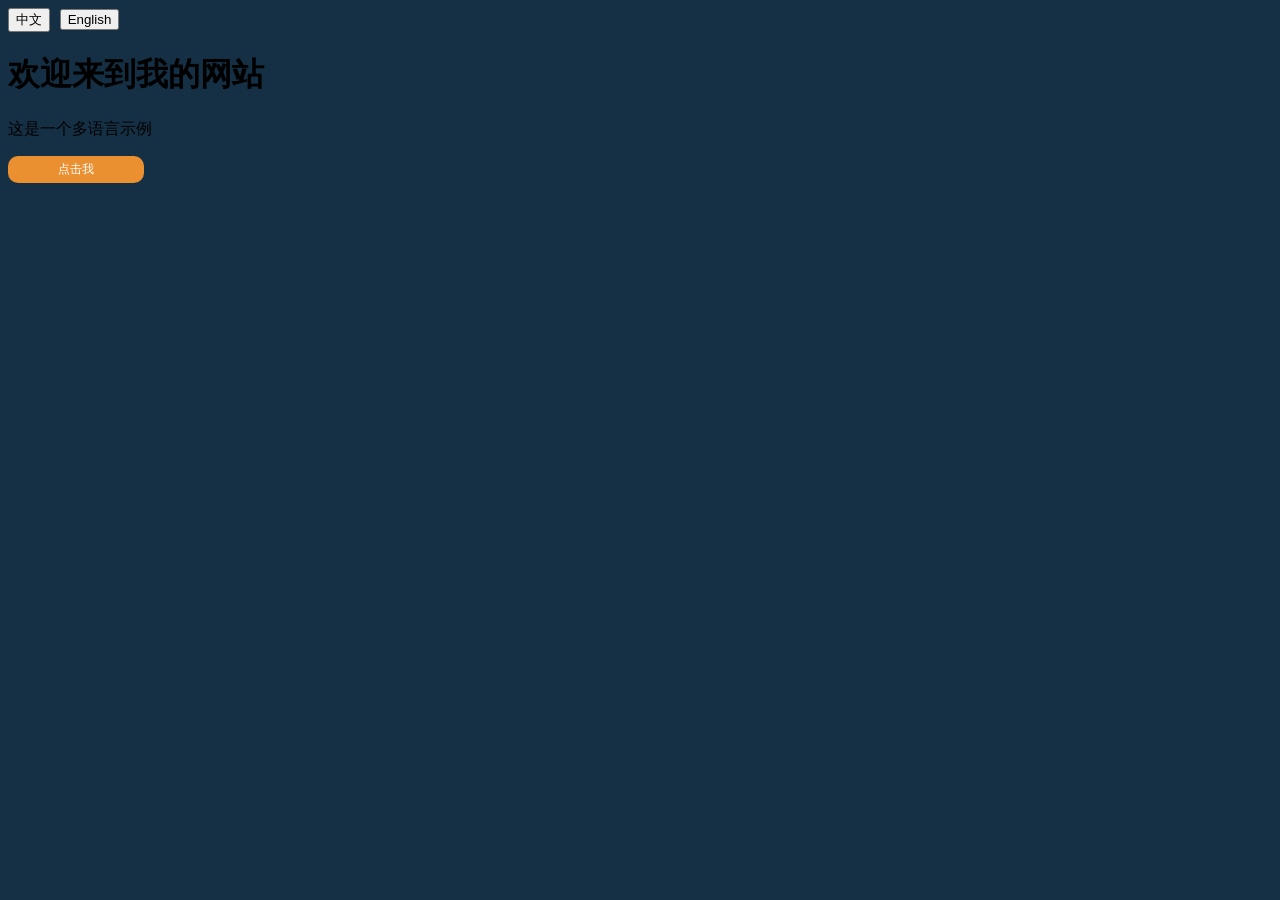
==== index.html @ 559eb987 "Add files via upload" ====
<!DOCTYPE html>
<html>
<head>
    <title>中英文切换示例</title>
    <link rel="stylesheet" href="style.css">
</head>
<body class="body">
    <div class="container">
        <div>
            <button onclick="switchLanguage('zh')">中文</button>
            <button onclick="switchLanguage('en')">English</button>
        </div>
        
        <h1 id="title">欢迎来到我的网站</h1>
        <p id="description">这是一个多语言示例</p>
        <button id="action-btn" class="button">点击我</button>
    </div>

    <script src="language_support.js"></script>
</body>
</html>
---- style.css ----
.body {
    font-family: 'Consolas', '微软雅黑', monospace;
    font-size: 16px;
    background-color: #153045;
}

.button {
    background-color: #eb9030;
    color: white;
    padding: 5px 50px;
    border: 0px solid #ffffff;
    border-radius: 10px;
    cursor: pointer;
    font-family: 'Consolas', '微软雅黑', monospace;
    font-size: 12px;
}

.button:hover {
    background-color: #eb90307F;
    color: #eb9030;
}

.button:active {
    color: #ffffff;
    background-color: #ffffff7f;
}


@keyframes press {
    0% {
        transform: scale(1);      /* 起始大小 */
    }
    1% {
        transform: scale(1.1);    /* 瞬间放大（几乎在动画开始就完成） */
    }
    100% {
        transform: scale(1);       /* 缓慢缩回原大小 */
    }
}
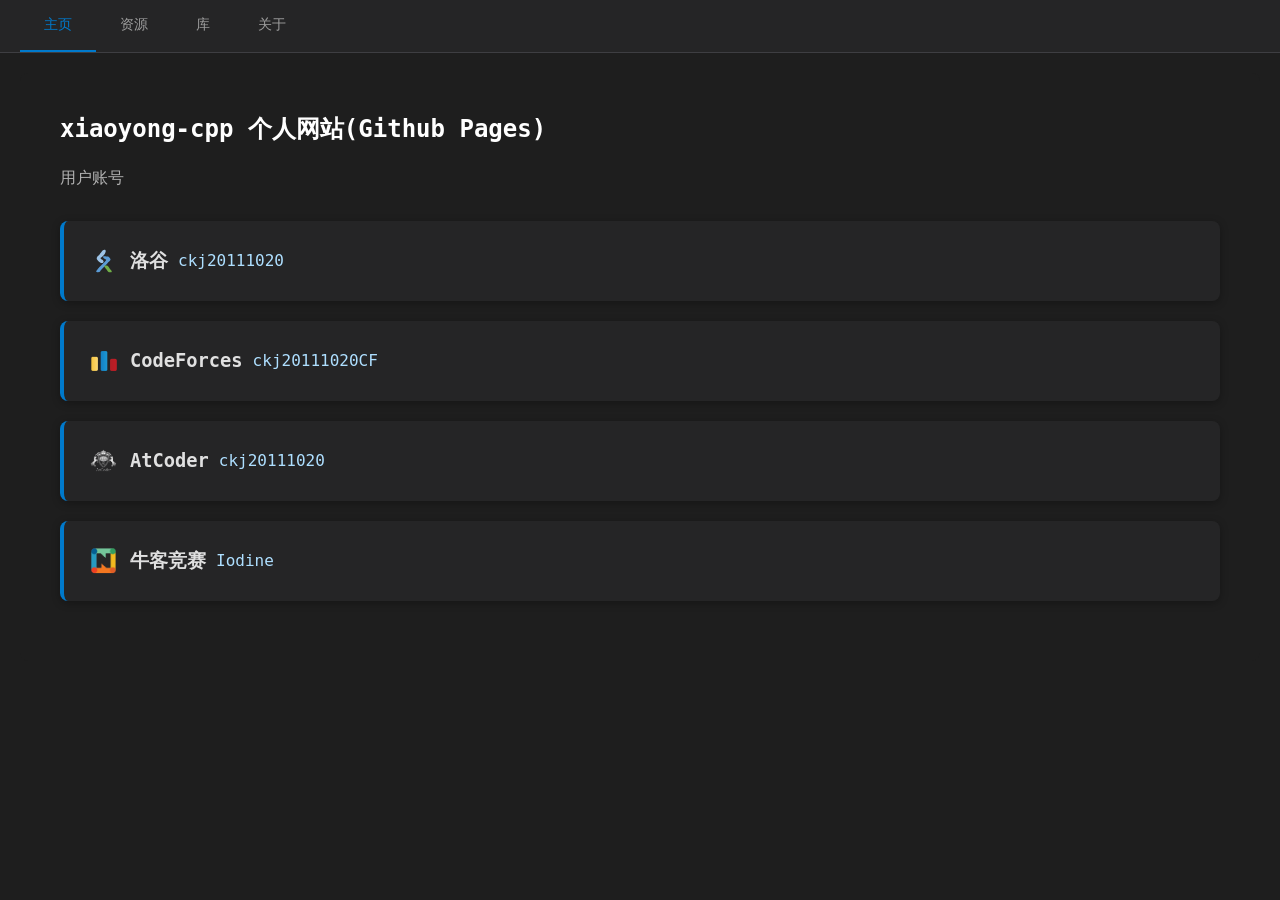
==== commit 67c73a86: "Add files via upload" ====
--- a/index.html
+++ b/index.html
@@ -1,21 +1,76 @@
-<!DOCTYPE html>
-<html>
+﻿<!DOCTYPE html>
+<html lang="zh-CN">
 <head>
-    <title>中英文切换示例</title>
-    <link rel="stylesheet" href="style.css">
+    <meta charset="UTF-8">
+    <meta name="viewport" content="width=device-width, initial-scale=1.0">
+    <title>暗色风格标签页切换</title>
+    <link rel="stylesheet" href="styles.css">
 </head>
-<body class="body">
-    <div class="container">
-        <div>
-            <button onclick="switchLanguage('zh')">中文</button>
-            <button onclick="switchLanguage('en')">English</button>
+<body>
+    <div class="tab-container">
+        <div class="tab-header">
+            <button class="tab-btn active" data-tab="tab1">主页</button>
+            <button class="tab-btn" data-tab="tab2">资源</button>
+            <button class="tab-btn" data-tab="tab3">库</button>
+            <button class="tab-btn" data-tab="tab4">关于</button>
         </div>
-        
-        <h1 id="title">欢迎来到我的网站</h1>
-        <p id="description">这是一个多语言示例</p>
-        <button id="action-btn" class="button">点击我</button>
+        <div class="tab-content">
+            <div id="tab1" class="tab-panel active">
+                <h2>xiaoyong-cpp 个人网站(Github Pages)</h2>
+                <p>用户账号</p>
+                <div class="user-card">
+                    <img src="icons/luogu.svg" width="32" height="32">
+                    <h3>洛谷</h3>
+                    <a href="https://www.luogu.com.cn/user/1590356">ckj20111020</a>
+                </div>
+                <div class="user-card">
+                    <img src="icons/codeforces.png" width="32" height="32">
+                    <h3>CodeForces</h3>
+                    <a href="https://codeforces.com/profile/ckj20111020CF">ckj20111020CF</a>
+                </div>
+                <div class="user-card">
+                    <img src="icons/atcoder.png" width="32" height="32">
+                    <h3>AtCoder</h3>
+                    <a href="https://atcoder.jp/users/ckj20111020">ckj20111020</a>
+                </div>
+                <div class="user-card">
+                    <img src="icons/nowcoder-acm.png" width="32" height="32">
+                    <h3>牛客竞赛</h3>
+                    <a href="https://ac.nowcoder.com/acm/contest/profile/744301527">Iodine</a>
+                </div>
+            </div>
+            <!-- 没做
+            <div id="tab2" class="tab-panel">
+                <h2>标签页 2 内容</h2>
+                <p>这是标签页 2 的内容区域，展示不同的内容。</p>
+                <div class="card">
+                    <h3>卡片标题</h3>
+                    <p>这是标签页 2 中的卡片内容。</p>
+                </div>
+            </div>
+            <div id="tab3" class="tab-panel">
+                <h2>标签页 3 内容</h2>
+                <p>这是标签页 3 的内容区域，包含更多示例内容。</p>
+                <div class="card">
+                    <h3>卡片标题</h3>
+                    <p>这是标签页 3 中的卡片内容。</p>
+                </div>
+            </div>
+            -->
+            <div id="tab4" class="tab-panel">
+                <h2>凌云信奥</h2>
+                <p>一个创建于2024年11月的信息学奥赛团队。</p>
+                <div class="user-card">
+                    <img src="icons/luogu.svg" width="32" height="32">
+                    <a href="https://www.luogu.com.cn/">洛谷团队(链接暂缺)</a>
+                </div>
+                <div class="user-card">
+                    <img src="icons/codeforces.png" width="32" height="32">
+                    <a href="https://codeforces.com/team/202714">CodeForces团队</a>
+                </div>
+            </div>
+        </div>
     </div>
-
-    <script src="language_support.js"></script>
+    <script src="script.js"></script>
 </body>
 </html>
--- a/styles.css
+++ b/styles.css
@@ -0,0 +1,179 @@
+* {
+    margin: 0;
+    padding: 0;
+    box-sizing: border-box;
+}
+
+body {
+    font-family: 'Consolas', '黑体', monospace;
+    background-color: #121212;
+    color: #e0e0e0;
+    height: 100vh;
+    display: flex;
+    justify-content: center;
+    align-items: center;
+    overflow: hidden;
+}
+
+.tab-container {
+    width: 100vw;
+    height: 100vh;
+    background-color: #1e1e1e;
+    border-radius: 0;
+    box-shadow: 0 0 20px rgba(0, 0, 0, 0.5);
+    overflow: hidden;
+}
+
+.tab-header {
+    display: flex;
+    background-color: #252526;
+    border-bottom: 1px solid #3e3e42;
+    padding: 0 20px;
+}
+
+.tab-btn {
+    padding: 16px 24px;
+    background: none;
+    border: none;
+    color: #9e9e9e;
+    font-size: 14px;
+    font-weight: 500;
+    cursor: pointer;
+    position: relative;
+    transition: all 0.3s ease;
+    border-bottom: 2px solid transparent;
+}
+
+.tab-btn:hover {
+    color: #e0e0e0;
+    background-color: rgba(255, 255, 255, 0.05);
+}
+
+.tab-btn.active {
+    color: #007acc;
+    border-bottom-color: #007acc;
+}
+
+.tab-content {
+    height: calc(100vh - 56px);
+    overflow-y: auto;  /* 添加滚动条 */
+    display: flex;
+    flex-direction: column;
+    gap: 30px;  /* 设置panel之间的间距 */
+    padding: 20px;  /* 添加内边距 */
+}
+
+.tab-panel {
+    position: relative;  /* 改为相对定位 */
+    top: auto;
+    left: auto;
+    width: 100%;
+    height: auto;  /* 高度自适应 */
+    padding: 40px;
+    opacity: 1;  /* 始终显示 */
+    transform: none;  /* 移除动画效果 */
+    transition: none;  /* 移除过渡效果 */
+    pointer-events: all;
+    background-color: #1e1e1e;  /* 添加背景色以便区分 */
+    border-radius: 8px;  /* 添加圆角 */
+}
+
+/* 或者保留动画效果，但改为垂直排列 */
+.tab-panel {
+    position: relative;
+    top: auto;
+    left: auto;
+    width: 100%;
+    height: auto;
+    padding: 40px;
+    opacity: 0;
+    transform: translateY(20px);
+    transition: all 0.5s cubic-bezier(0.4, 0, 0.2, 1);
+    pointer-events: none;
+    display: none;  /* 默认隐藏 */
+}
+
+.tab-panel.active {
+    opacity: 1;
+    transform: translateY(0);
+    pointer-events: all;
+    display: block;  /* 显示当前panel */
+    margin-bottom: 30px;  /* 添加底部间距 */
+}
+
+.tab-panel h2 {
+    font-size: 24px;
+    margin-bottom: 20px;
+    color: #ffffff;
+}
+
+.tab-panel p {
+    font-size: 16px;
+    line-height: 1.6;
+    margin-bottom: 30px;
+    color: #b0b0b0;
+}
+.card {
+    background-color: #252526;
+    border-radius: 8px;
+    padding: 24px;
+    box-shadow: 0 2px 8px rgba(0, 0, 0, 0.3);
+    border-left: 4px solid #007acc;
+}
+.user-card {
+    display: flex;
+    align-items: center;
+    gap: 10px;
+    background-color: #252526;
+    border-radius: 8px;
+    padding: 24px;
+    box-shadow: 0 2px 8px rgba(0, 0, 0, 0.3);
+    border-left: 4px solid #007acc;
+    margin-bottom: 20px;
+}
+
+.user-card a {
+    color: #aedfff;
+    text-decoration: none;
+}
+
+.user-card a:hover {
+    background-color: rgba(111, 212, 255, 0.311);
+    transition: all 0.3s ease;
+    border-radius: 4px;
+}
+
+.card h3 {
+    font-size: 18px;
+    margin-bottom: 12px;
+    color: #ffffff;
+}
+
+.card p {
+    font-size: 14px;
+    color: #b0b0b0;
+    margin-bottom: 0;
+}
+
+@media (max-width: 768px) {
+    .tab-header {
+        padding: 0 10px;
+    }
+    
+    .tab-btn {
+        padding: 14px 16px;
+        font-size: 12px;
+    }
+    
+    .tab-panel {
+        padding: 20px;
+    }
+    
+    .tab-panel h2 {
+        font-size: 20px;
+    }
+    
+    .card {
+        padding: 16px;
+    }
+}
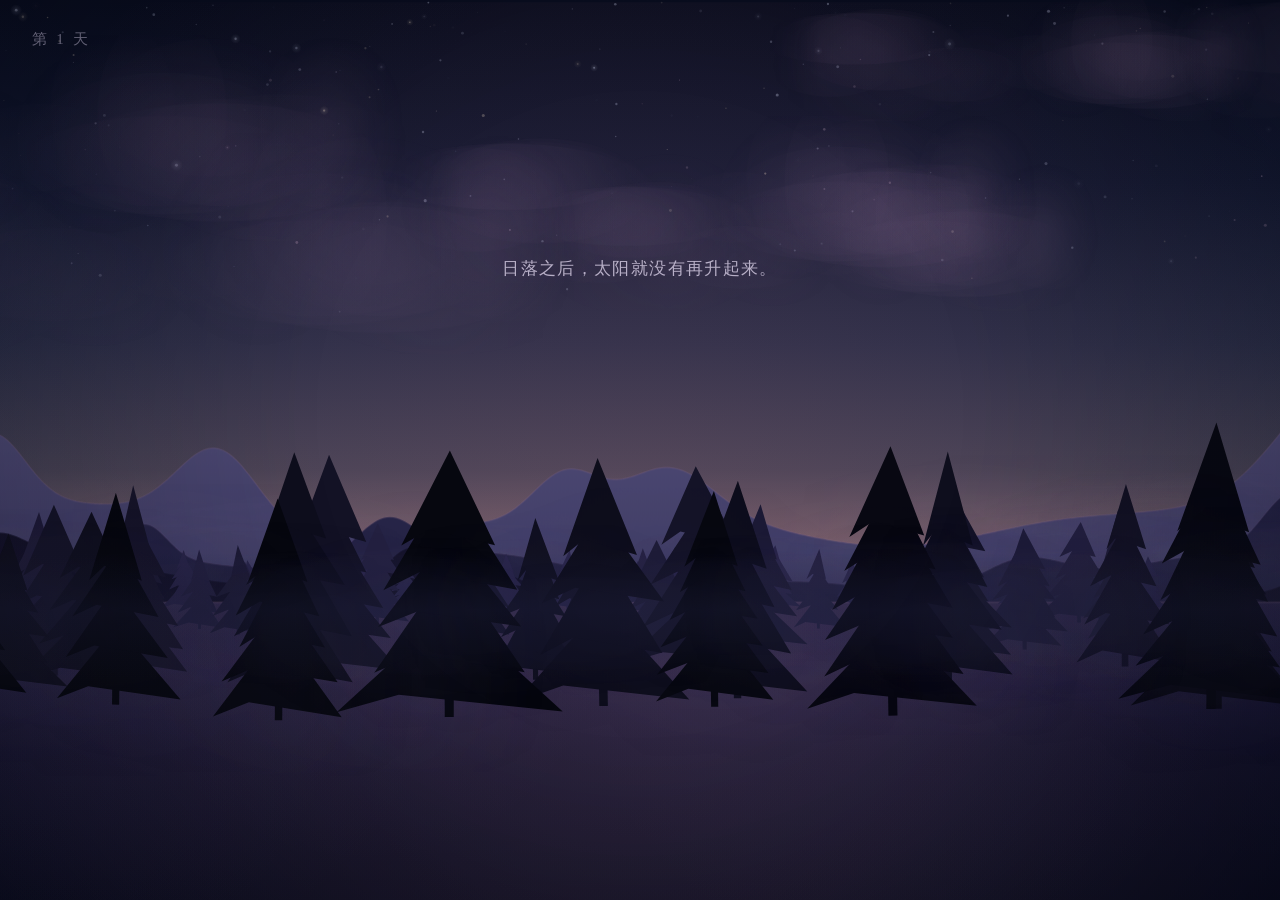
==== commit d903fdc2: "加了横屏适配" ====
--- a/index.html
+++ b/index.html
@@ -1,76 +1,34 @@
-﻿<!DOCTYPE html>
-<html lang="zh-CN">
-<head>
-    <meta charset="UTF-8">
-    <meta name="viewport" content="width=device-width, initial-scale=1.0">
-    <title>暗色风格标签页切换</title>
-    <link rel="stylesheet" href="styles.css">
-</head>
-<body>
-    <div class="tab-container">
-        <div class="tab-header">
-            <button class="tab-btn active" data-tab="tab1">主页</button>
-            <button class="tab-btn" data-tab="tab2">资源</button>
-            <button class="tab-btn" data-tab="tab3">库</button>
-            <button class="tab-btn" data-tab="tab4">关于</button>
-        </div>
-        <div class="tab-content">
-            <div id="tab1" class="tab-panel active">
-                <h2>xiaoyong-cpp 个人网站(Github Pages)</h2>
-                <p>用户账号</p>
-                <div class="user-card">
-                    <img src="icons/luogu.svg" width="32" height="32">
-                    <h3>洛谷</h3>
-                    <a href="https://www.luogu.com.cn/user/1590356">ckj20111020</a>
-                </div>
-                <div class="user-card">
-                    <img src="icons/codeforces.png" width="32" height="32">
-                    <h3>CodeForces</h3>
-                    <a href="https://codeforces.com/profile/ckj20111020CF">ckj20111020CF</a>
-                </div>
-                <div class="user-card">
-                    <img src="icons/atcoder.png" width="32" height="32">
-                    <h3>AtCoder</h3>
-                    <a href="https://atcoder.jp/users/ckj20111020">ckj20111020</a>
-                </div>
-                <div class="user-card">
-                    <img src="icons/nowcoder-acm.png" width="32" height="32">
-                    <h3>牛客竞赛</h3>
-                    <a href="https://ac.nowcoder.com/acm/contest/profile/744301527">Iodine</a>
-                </div>
-            </div>
-            <!-- 没做
-            <div id="tab2" class="tab-panel">
-                <h2>标签页 2 内容</h2>
-                <p>这是标签页 2 的内容区域，展示不同的内容。</p>
-                <div class="card">
-                    <h3>卡片标题</h3>
-                    <p>这是标签页 2 中的卡片内容。</p>
-                </div>
-            </div>
-            <div id="tab3" class="tab-panel">
-                <h2>标签页 3 内容</h2>
-                <p>这是标签页 3 的内容区域，包含更多示例内容。</p>
-                <div class="card">
-                    <h3>卡片标题</h3>
-                    <p>这是标签页 3 中的卡片内容。</p>
-                </div>
-            </div>
-            -->
-            <div id="tab4" class="tab-panel">
-                <h2>凌云信奥</h2>
-                <p>一个创建于2024年11月的信息学奥赛团队。</p>
-                <div class="user-card">
-                    <img src="icons/luogu.svg" width="32" height="32">
-                    <a href="https://www.luogu.com.cn/">洛谷团队(链接暂缺)</a>
-                </div>
-                <div class="user-card">
-                    <img src="icons/codeforces.png" width="32" height="32">
-                    <a href="https://codeforces.com/team/202714">CodeForces团队</a>
-                </div>
-            </div>
-        </div>
-    </div>
-    <script src="script.js"></script>
-</body>
-</html>+<!DOCTYPE html>
+<html lang="zh-CN">
+<head>
+<meta charset="UTF-8">
+<meta name="viewport" content="width=device-width, initial-scale=1.0, maximum-scale=1.0, user-scalable=no, viewport-fit=cover">
+<meta name="apple-mobile-web-app-capable" content="yes">
+<title>Deathless</title>
+<link rel="stylesheet" href="styles.css">
+</head>
+<body>
+<canvas id="scene"></canvas>
+
+<div id="stage">
+  <div id="veil"></div>
+  <div id="day"></div>
+  <div id="line"></div>
+  <div id="choices"></div>
+  <div id="gauges">
+    <div class="gauge hp"><span class="bot"></span><span class="top"></span></div>
+    <div class="gauge food"><span class="bot"></span><span class="top"></span></div>
+    <div class="gauge sanity"><span class="bot"></span><span class="top"></span></div>
+    <div class="gauge bond"><span class="bot"></span><span class="top"></span></div>
+  </div>
+</div>
+
+<div id="rotate">
+  <div class="main">请横屏</div>
+  <div class="sub">把这一夜横过来看</div>
+</div>
+
+<script src="scripts/background.js"></script>
+<script src="scripts/game.js"></script>
+</body>
+</html>
--- a/styles.css
+++ b/styles.css
@@ -1,179 +1,236 @@
-* {
-    margin: 0;
-    padding: 0;
-    box-sizing: border-box;
-}
-
-body {
-    font-family: 'Consolas', '黑体', monospace;
-    background-color: #121212;
-    color: #e0e0e0;
-    height: 100vh;
-    display: flex;
-    justify-content: center;
-    align-items: center;
-    overflow: hidden;
-}
-
-.tab-container {
-    width: 100vw;
-    height: 100vh;
-    background-color: #1e1e1e;
-    border-radius: 0;
-    box-shadow: 0 0 20px rgba(0, 0, 0, 0.5);
-    overflow: hidden;
-}
-
-.tab-header {
-    display: flex;
-    background-color: #252526;
-    border-bottom: 1px solid #3e3e42;
-    padding: 0 20px;
-}
-
-.tab-btn {
-    padding: 16px 24px;
-    background: none;
-    border: none;
-    color: #9e9e9e;
-    font-size: 14px;
-    font-weight: 500;
-    cursor: pointer;
-    position: relative;
-    transition: all 0.3s ease;
-    border-bottom: 2px solid transparent;
-}
-
-.tab-btn:hover {
-    color: #e0e0e0;
-    background-color: rgba(255, 255, 255, 0.05);
-}
-
-.tab-btn.active {
-    color: #007acc;
-    border-bottom-color: #007acc;
-}
-
-.tab-content {
-    height: calc(100vh - 56px);
-    overflow-y: auto;  /* 添加滚动条 */
-    display: flex;
-    flex-direction: column;
-    gap: 30px;  /* 设置panel之间的间距 */
-    padding: 20px;  /* 添加内边距 */
-}
-
-.tab-panel {
-    position: relative;  /* 改为相对定位 */
-    top: auto;
-    left: auto;
-    width: 100%;
-    height: auto;  /* 高度自适应 */
-    padding: 40px;
-    opacity: 1;  /* 始终显示 */
-    transform: none;  /* 移除动画效果 */
-    transition: none;  /* 移除过渡效果 */
-    pointer-events: all;
-    background-color: #1e1e1e;  /* 添加背景色以便区分 */
-    border-radius: 8px;  /* 添加圆角 */
-}
-
-/* 或者保留动画效果，但改为垂直排列 */
-.tab-panel {
-    position: relative;
-    top: auto;
-    left: auto;
-    width: 100%;
-    height: auto;
-    padding: 40px;
-    opacity: 0;
-    transform: translateY(20px);
-    transition: all 0.5s cubic-bezier(0.4, 0, 0.2, 1);
-    pointer-events: none;
-    display: none;  /* 默认隐藏 */
-}
-
-.tab-panel.active {
-    opacity: 1;
-    transform: translateY(0);
-    pointer-events: all;
-    display: block;  /* 显示当前panel */
-    margin-bottom: 30px;  /* 添加底部间距 */
-}
-
-.tab-panel h2 {
-    font-size: 24px;
-    margin-bottom: 20px;
-    color: #ffffff;
-}
-
-.tab-panel p {
-    font-size: 16px;
-    line-height: 1.6;
-    margin-bottom: 30px;
-    color: #b0b0b0;
-}
-.card {
-    background-color: #252526;
-    border-radius: 8px;
-    padding: 24px;
-    box-shadow: 0 2px 8px rgba(0, 0, 0, 0.3);
-    border-left: 4px solid #007acc;
-}
-.user-card {
-    display: flex;
-    align-items: center;
-    gap: 10px;
-    background-color: #252526;
-    border-radius: 8px;
-    padding: 24px;
-    box-shadow: 0 2px 8px rgba(0, 0, 0, 0.3);
-    border-left: 4px solid #007acc;
-    margin-bottom: 20px;
-}
-
-.user-card a {
-    color: #aedfff;
-    text-decoration: none;
-}
-
-.user-card a:hover {
-    background-color: rgba(111, 212, 255, 0.311);
-    transition: all 0.3s ease;
-    border-radius: 4px;
-}
-
-.card h3 {
-    font-size: 18px;
-    margin-bottom: 12px;
-    color: #ffffff;
-}
-
-.card p {
-    font-size: 14px;
-    color: #b0b0b0;
-    margin-bottom: 0;
-}
-
-@media (max-width: 768px) {
-    .tab-header {
-        padding: 0 10px;
-    }
-    
-    .tab-btn {
-        padding: 14px 16px;
-        font-size: 12px;
-    }
-    
-    .tab-panel {
-        padding: 20px;
-    }
-    
-    .tab-panel h2 {
-        font-size: 20px;
-    }
-    
-    .card {
-        padding: 16px;
-    }
-}+html, body {
+  margin: 0;
+  padding: 0;
+  width: 100%;
+  height: 100%;
+  overflow: hidden;
+  background: #060a1c;
+  -webkit-text-size-adjust: 100%;
+  overscroll-behavior: none;
+  touch-action: manipulation;
+}
+
+#scene {
+  position: fixed;
+  inset: 0;
+  display: block;
+  cursor: crosshair;
+}
+
+@keyframes hintFade {
+  0%, 60% { opacity: 1; }
+  100%    { opacity: 0; }
+}
+
+/* ---------- 文字层 ---------- */
+#stage {
+  position: fixed;
+  inset: 0;
+  pointer-events: none;
+  font-family: "Noto Serif SC", "Source Han Serif SC", "Songti SC", "SimSun", serif;
+}
+
+#line {
+  position: absolute;
+  left: 50%;
+  top: 28%;
+  transform: translateX(-50%);
+  width: min(620px, 78vw);
+  text-align: center;
+  font-size: 17px;
+  line-height: 2.0;
+  letter-spacing: 0.08em;
+  color: #cfc6dd;
+  opacity: 0;
+  transition: opacity 1800ms ease-in-out;
+  white-space: pre-wrap;
+  word-break: break-word;
+}
+
+/* ---------- 选项 ---------- */
+#choices {
+  position: absolute;
+  left: 50%;
+  bottom: 7%;
+  transform: translateX(-50%);
+  display: flex;
+  flex-direction: row;
+  flex-wrap: wrap;
+  justify-content: center;
+  align-items: center;
+  gap: 10px 30px;
+  width: min(720px, 86vw);
+  opacity: 0;
+  pointer-events: none;
+  transition: opacity 700ms ease-out;
+}
+
+#choices.on {
+  opacity: 1;
+  pointer-events: auto;
+}
+
+.choice {
+  background: none;
+  border: 0;
+  padding: 6px 4px;
+  font-family: inherit;
+  font-size: 16px;
+  line-height: 1.8;
+  letter-spacing: 0.10em;
+  color: rgba(207, 198, 221, 0.62);
+  cursor: pointer;
+  transition: color 500ms ease, letter-spacing 500ms ease;
+  -webkit-tap-highlight-color: transparent;
+}
+
+.choice:hover,
+.choice:focus {
+  color: rgba(238, 231, 248, 0.95);
+  letter-spacing: 0.14em;
+  outline: none;
+}
+
+.choice.ghost {
+  color: rgba(148, 143, 162, 0.28);
+}
+
+.choice.ghost:hover,
+.choice.ghost:focus {
+  color: rgba(176, 171, 190, 0.5);
+}
+
+/* ---------- 天数 ---------- */
+#day {
+  position: absolute;
+  left: calc(32px + env(safe-area-inset-left, 0px));
+  top: calc(26px + env(safe-area-inset-top, 0px));
+  font-size: 15px;
+  line-height: 1.8;
+  letter-spacing: 0.18em;
+  color: rgba(207, 198, 221, 0.45);
+}
+
+/* ---------- 微刻度 ---------- */
+#gauges {
+  position: absolute;
+  right: calc(34px + env(safe-area-inset-right, 0px));
+  bottom: calc(30px + env(safe-area-inset-bottom, 0px));
+  display: flex;
+  align-items: flex-end;
+  gap: 9px;
+  opacity: 0;
+  transition: opacity 2000ms ease-in;
+}
+
+#gauges.on {
+  opacity: 1;
+}
+
+.gauge {
+  position: relative;
+  width: 1px;
+  height: 40px;
+}
+
+.gauge.hp {
+  height: 50px;
+}
+
+.gauge span {
+  position: absolute;
+  left: 0;
+  width: 1px;
+  height: 0;
+  opacity: 0.6;
+  transition: height 400ms ease;
+}
+
+/* 红生命 / 黄食物 / 绿精神 / 蓝羁绊 */
+.gauge.hp span { background: #c06b72; }
+.gauge.food span { background: #c9a664; }
+.gauge.sanity span { background: #7fae86; }
+.gauge.bond span { background: #6f8fc4; }
+
+.gauge .bot {
+  bottom: 0;
+}
+
+.gauge .top {
+  bottom: 22px;
+}
+
+/* ---------- 黑屏 ---------- */
+#veil {
+  position: absolute;
+  inset: 0;
+  background: #04050c;
+  opacity: 0;
+  transition: opacity 3000ms ease-in;
+}
+
+/* ---------- 竖屏提示 ---------- */
+#rotate {
+  position: fixed;
+  inset: 0;
+  z-index: 10;
+  display: none;
+  flex-direction: column;
+  align-items: center;
+  justify-content: center;
+  background: #04050c;
+  text-align: center;
+  font-family: "Noto Serif SC", "Source Han Serif SC", "Songti SC", "SimSun", serif;
+  padding: env(safe-area-inset-top) env(safe-area-inset-right) env(safe-area-inset-bottom) env(safe-area-inset-left);
+}
+
+#rotate .main {
+  font-size: 19px;
+  line-height: 2.0;
+  letter-spacing: 0.26em;
+  color: rgba(207, 198, 221, 0.72);
+}
+
+#rotate .sub {
+  margin-top: 12px;
+  font-size: 13px;
+  line-height: 2.0;
+  letter-spacing: 0.14em;
+  color: rgba(207, 198, 221, 0.34);
+}
+
+@media (orientation: portrait) {
+  #rotate { display: flex; }
+  #stage { display: none; }
+}
+
+/* ---------- 小屏横屏 ---------- */
+@media (max-height: 460px) {
+  #line {
+    top: 23%;
+    font-size: 15px;
+    width: min(560px, 82vw);
+  }
+
+  #choices {
+    bottom: 5%;
+    gap: 6px 22px;
+    width: min(680px, 92vw);
+  }
+
+  .choice {
+    font-size: 15px;
+    padding: 5px 2px;
+  }
+
+  #day {
+    left: calc(20px + env(safe-area-inset-left, 0px));
+    top: calc(14px + env(safe-area-inset-top, 0px));
+    font-size: 13px;
+  }
+
+  #gauges {
+    right: calc(20px + env(safe-area-inset-right, 0px));
+    bottom: calc(16px + env(safe-area-inset-bottom, 0px));
+  }
+}
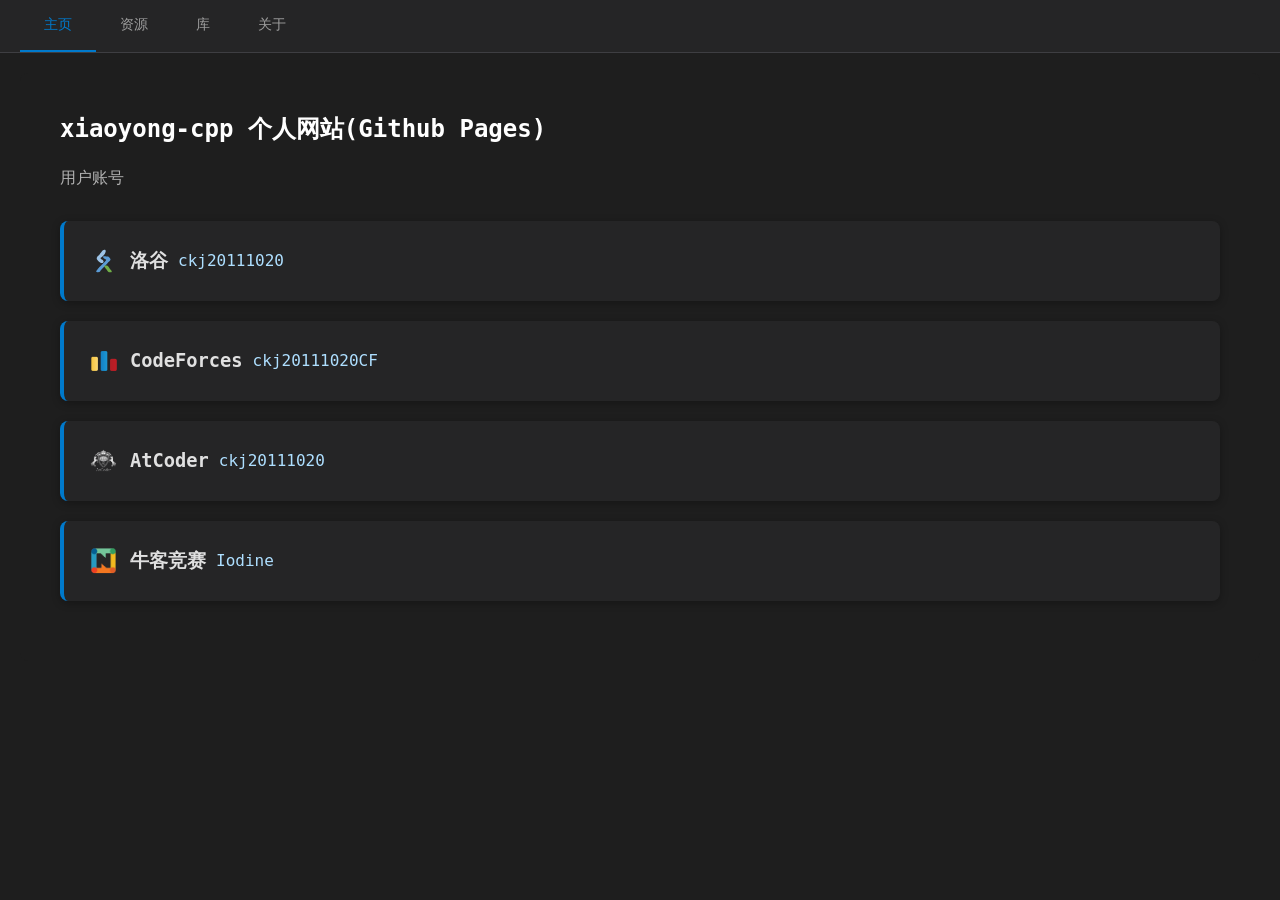
==== commit d03fb2c6: "于11月1日重新覆盖上传记录" ====
--- a/index.html
+++ b/index.html
@@ -1,34 +1,97 @@
-<!DOCTYPE html>
-<html lang="zh-CN">
-<head>
-<meta charset="UTF-8">
-<meta name="viewport" content="width=device-width, initial-scale=1.0, maximum-scale=1.0, user-scalable=no, viewport-fit=cover">
-<meta name="apple-mobile-web-app-capable" content="yes">
-<title>Deathless</title>
-<link rel="stylesheet" href="styles.css">
-</head>
-<body>
-<canvas id="scene"></canvas>
-
-<div id="stage">
-  <div id="veil"></div>
-  <div id="day"></div>
-  <div id="line"></div>
-  <div id="choices"></div>
-  <div id="gauges">
-    <div class="gauge hp"><span class="bot"></span><span class="top"></span></div>
-    <div class="gauge food"><span class="bot"></span><span class="top"></span></div>
-    <div class="gauge sanity"><span class="bot"></span><span class="top"></span></div>
-    <div class="gauge bond"><span class="bot"></span><span class="top"></span></div>
-  </div>
-</div>
-
-<div id="rotate">
-  <div class="main">请横屏</div>
-  <div class="sub">把这一夜横过来看</div>
-</div>
-
-<script src="scripts/background.js"></script>
-<script src="scripts/game.js"></script>
-</body>
-</html>
+﻿<!DOCTYPE html>
+<html lang="zh-CN">
+<head>
+    <meta charset="UTF-8">
+    <meta name="viewport" content="width=device-width, initial-scale=1.0">
+    <title>xiaoyong-cpp 个人网站(Github Pages)</title>
+    <link rel="stylesheet" href="styles.css">
+    <link rel="icon" href="icons/favicon.ico" type="image/x-icon">
+</head>
+<body>
+    <div class="tab-container">
+        <div class="tab-header">
+            <button class="tab-btn active" data-tab="tab1">主页</button>
+            <button class="tab-btn" data-tab="tab2">资源</button>
+            <button class="tab-btn" data-tab="tab3">库</button>
+            <button class="tab-btn" data-tab="tab4">关于</button>
+        </div>
+        
+        <div class="tab-content">
+            <!-- 标签页1：主页 -->
+            <div id="tab1" class="tab-panel active">
+                <h2>xiaoyong-cpp 个人网站(Github Pages)</h2>
+                <p>用户账号</p>
+                <div class="user-card">
+                    <img src="icons/luogu.svg" width="32" height="32">
+                    <h3>洛谷</h3>
+                    <a href="https://www.luogu.com.cn/user/1590356">ckj20111020</a>
+                </div>
+                <div class="user-card">
+                    <img src="icons/codeforces.png" width="32" height="32">
+                    <h3>CodeForces</h3>
+                    <a href="https://codeforces.com/profile/ckj20111020CF">ckj20111020CF</a>
+                </div>
+                <div class="user-card">
+                    <img src="icons/atcoder.png" width="32" height="32">
+                    <h3>AtCoder</h3>
+                    <a href="https://atcoder.jp/users/ckj20111020">ckj20111020</a>
+                </div>
+                <div class="user-card">
+                    <img src="icons/nowcoder-acm.png" width="32" height="32">
+                    <h3>牛客竞赛</h3>
+                    <a href="https://ac.nowcoder.com/acm/contest/profile/744301527">Iodine</a>
+                </div>
+            </div>
+            
+            <!-- 标签页2：资源 -->
+            <div id="tab2" class="tab-panel">
+                <!-- 如果这里需要卡片，请补全完整的卡片结构 -->
+                <!-- <div class="card">
+                    <h3>卡片标题</h3>
+                    <p>这是标签页 2 中的卡片内容。</p>
+                </div> -->
+            </div>
+            
+            <!-- 标签页3：库 -->
+            <div id="tab3" class="tab-panel">
+                <h2>库</h2>
+                <div class="card-license">
+                    <p>特殊声明：本网站提供的所有第三方库均为我个人开发，遵循</p>
+                    <a href="https://mit-license.org/">MIT开源协议</a>
+                    <p>您可以在遵守协议的前提下自由使用、修改和分发这些库。</p>
+                </div>
+                <div class="library-card">
+                    <h3>MiniJSON</h3>
+                    <p>MiniJSON是一个轻量级的JSON解析库，支持C++11及以上版本。</p>
+                    <a href="libraries/minijson/minijson.7z">下载7z</a>
+                </div>
+                <div class="library-card">
+                    <h3>EasyDLL</h3>
+                    <p>EasyDLL是一个轻量级的动态链接库加载库，提供新手有好的DLL加载方式，支持C++11及以上版本。</p>
+                    <a href="libraries/easydll/easydll.7z">下载7z</a>
+                </div>
+                <div class="library-card">
+                    <h3>NDL (Namespace Directory Language)</h3>
+                    <p>NDL是一个轻量级的C++库，用于加载和修改自定义语言.ndl。</p>
+                    <a href="libraries/ndl/ndl.7z">下载7z</a>
+                </div>
+            </div>
+            
+            <!-- 标签页4：关于 -->
+            <div id="tab4" class="tab-panel">
+                <h2>凌云信奥</h2>
+                <p>一个创建于2024年11月的信息学奥赛团队。</p>
+                <div class="user-card">
+                    <img src="icons/luogu.svg" width="32" height="32">
+                    <a href="https://www.luogu.com.cn/">洛谷团队(链接暂缺)</a>
+                </div>
+                <div class="user-card">
+                    <img src="icons/codeforces.png" width="32" height="32">
+                    <a href="https://codeforces.com/team/202714">CodeForces团队</a>
+                </div>
+            </div>
+        </div>
+    </div>
+    <script src="script.js"></script>
+</body>
+</html>
--- a/styles.css
+++ b/styles.css
@@ -1,236 +1,225 @@
-html, body {
-  margin: 0;
-  padding: 0;
-  width: 100%;
-  height: 100%;
-  overflow: hidden;
-  background: #060a1c;
-  -webkit-text-size-adjust: 100%;
-  overscroll-behavior: none;
-  touch-action: manipulation;
-}
-
-#scene {
-  position: fixed;
-  inset: 0;
-  display: block;
-  cursor: crosshair;
-}
-
-@keyframes hintFade {
-  0%, 60% { opacity: 1; }
-  100%    { opacity: 0; }
-}
-
-/* ---------- 文字层 ---------- */
-#stage {
-  position: fixed;
-  inset: 0;
-  pointer-events: none;
-  font-family: "Noto Serif SC", "Source Han Serif SC", "Songti SC", "SimSun", serif;
-}
-
-#line {
-  position: absolute;
-  left: 50%;
-  top: 28%;
-  transform: translateX(-50%);
-  width: min(620px, 78vw);
-  text-align: center;
-  font-size: 17px;
-  line-height: 2.0;
-  letter-spacing: 0.08em;
-  color: #cfc6dd;
-  opacity: 0;
-  transition: opacity 1800ms ease-in-out;
-  white-space: pre-wrap;
-  word-break: break-word;
-}
-
-/* ---------- 选项 ---------- */
-#choices {
-  position: absolute;
-  left: 50%;
-  bottom: 7%;
-  transform: translateX(-50%);
-  display: flex;
-  flex-direction: row;
-  flex-wrap: wrap;
-  justify-content: center;
-  align-items: center;
-  gap: 10px 30px;
-  width: min(720px, 86vw);
-  opacity: 0;
-  pointer-events: none;
-  transition: opacity 700ms ease-out;
-}
-
-#choices.on {
-  opacity: 1;
-  pointer-events: auto;
-}
-
-.choice {
-  background: none;
-  border: 0;
-  padding: 6px 4px;
-  font-family: inherit;
-  font-size: 16px;
-  line-height: 1.8;
-  letter-spacing: 0.10em;
-  color: rgba(207, 198, 221, 0.62);
-  cursor: pointer;
-  transition: color 500ms ease, letter-spacing 500ms ease;
-  -webkit-tap-highlight-color: transparent;
-}
-
-.choice:hover,
-.choice:focus {
-  color: rgba(238, 231, 248, 0.95);
-  letter-spacing: 0.14em;
-  outline: none;
-}
-
-.choice.ghost {
-  color: rgba(148, 143, 162, 0.28);
-}
-
-.choice.ghost:hover,
-.choice.ghost:focus {
-  color: rgba(176, 171, 190, 0.5);
-}
-
-/* ---------- 天数 ---------- */
-#day {
-  position: absolute;
-  left: calc(32px + env(safe-area-inset-left, 0px));
-  top: calc(26px + env(safe-area-inset-top, 0px));
-  font-size: 15px;
-  line-height: 1.8;
-  letter-spacing: 0.18em;
-  color: rgba(207, 198, 221, 0.45);
-}
-
-/* ---------- 微刻度 ---------- */
-#gauges {
-  position: absolute;
-  right: calc(34px + env(safe-area-inset-right, 0px));
-  bottom: calc(30px + env(safe-area-inset-bottom, 0px));
-  display: flex;
-  align-items: flex-end;
-  gap: 9px;
-  opacity: 0;
-  transition: opacity 2000ms ease-in;
-}
-
-#gauges.on {
-  opacity: 1;
-}
-
-.gauge {
-  position: relative;
-  width: 1px;
-  height: 40px;
-}
-
-.gauge.hp {
-  height: 50px;
-}
-
-.gauge span {
-  position: absolute;
-  left: 0;
-  width: 1px;
-  height: 0;
-  opacity: 0.6;
-  transition: height 400ms ease;
-}
-
-/* 红生命 / 黄食物 / 绿精神 / 蓝羁绊 */
-.gauge.hp span { background: #c06b72; }
-.gauge.food span { background: #c9a664; }
-.gauge.sanity span { background: #7fae86; }
-.gauge.bond span { background: #6f8fc4; }
-
-.gauge .bot {
-  bottom: 0;
-}
-
-.gauge .top {
-  bottom: 22px;
-}
-
-/* ---------- 黑屏 ---------- */
-#veil {
-  position: absolute;
-  inset: 0;
-  background: #04050c;
-  opacity: 0;
-  transition: opacity 3000ms ease-in;
-}
-
-/* ---------- 竖屏提示 ---------- */
-#rotate {
-  position: fixed;
-  inset: 0;
-  z-index: 10;
-  display: none;
-  flex-direction: column;
-  align-items: center;
-  justify-content: center;
-  background: #04050c;
-  text-align: center;
-  font-family: "Noto Serif SC", "Source Han Serif SC", "Songti SC", "SimSun", serif;
-  padding: env(safe-area-inset-top) env(safe-area-inset-right) env(safe-area-inset-bottom) env(safe-area-inset-left);
-}
-
-#rotate .main {
-  font-size: 19px;
-  line-height: 2.0;
-  letter-spacing: 0.26em;
-  color: rgba(207, 198, 221, 0.72);
-}
-
-#rotate .sub {
-  margin-top: 12px;
-  font-size: 13px;
-  line-height: 2.0;
-  letter-spacing: 0.14em;
-  color: rgba(207, 198, 221, 0.34);
-}
-
-@media (orientation: portrait) {
-  #rotate { display: flex; }
-  #stage { display: none; }
-}
-
-/* ---------- 小屏横屏 ---------- */
-@media (max-height: 460px) {
-  #line {
-    top: 23%;
-    font-size: 15px;
-    width: min(560px, 82vw);
-  }
-
-  #choices {
-    bottom: 5%;
-    gap: 6px 22px;
-    width: min(680px, 92vw);
-  }
-
-  .choice {
-    font-size: 15px;
-    padding: 5px 2px;
-  }
-
-  #day {
-    left: calc(20px + env(safe-area-inset-left, 0px));
-    top: calc(14px + env(safe-area-inset-top, 0px));
-    font-size: 13px;
-  }
-
-  #gauges {
-    right: calc(20px + env(safe-area-inset-right, 0px));
-    bottom: calc(16px + env(safe-area-inset-bottom, 0px));
-  }
-}
+* {
+    margin: 0;
+    padding: 0;
+    box-sizing: border-box;
+}
+
+body {
+    font-family: 'Consolas', '黑体', monospace;
+    background-color: #121212;
+    color: #e0e0e0;
+    height: 100vh;
+    display: flex;
+    justify-content: center;
+    align-items: center;
+    overflow: hidden;
+}
+
+.tab-container {
+    width: 100vw;
+    height: 100vh;
+    background-color: #1e1e1e;
+    border-radius: 0;
+    box-shadow: 0 0 20px rgba(0, 0, 0, 0.5);
+    overflow: hidden;
+}
+
+.tab-header {
+    display: flex;
+    background-color: #252526;
+    border-bottom: 1px solid #3e3e42;
+    padding: 0 20px;
+}
+
+.tab-btn {
+    padding: 16px 24px;
+    background: none;
+    border: none;
+    color: #9e9e9e;
+    font-size: 14px;
+    font-weight: 500;
+    cursor: pointer;
+    position: relative;
+    transition: all 0.3s ease;
+    border-bottom: 2px solid transparent;
+}
+
+.tab-btn:hover {
+    color: #e0e0e0;
+    background-color: rgba(255, 255, 255, 0.05);
+}
+
+.tab-btn.active {
+    color: #007acc;
+    border-bottom-color: #007acc;
+}
+
+.tab-content {
+    height: calc(100vh - 56px);
+    overflow-y: auto;  /* 添加滚动条 */
+    display: flex;
+    flex-direction: column;
+    gap: 30px;  /* 设置panel之间的间距 */
+    padding: 20px;  /* 添加内边距 */
+}
+
+.tab-panel {
+    position: relative;  /* 改为相对定位 */
+    top: auto;
+    left: auto;
+    width: 100%;
+    height: auto;  /* 高度自适应 */
+    padding: 40px;
+    opacity: 1;  /* 始终显示 */
+    transform: none;  /* 移除动画效果 */
+    transition: none;  /* 移除过渡效果 */
+    pointer-events: all;
+    background-color: #1e1e1e;  /* 添加背景色以便区分 */
+    border-radius: 8px;  /* 添加圆角 */
+}
+
+/* 或者保留动画效果，但改为垂直排列 */
+.tab-panel {
+    position: relative;
+    top: auto;
+    left: auto;
+    width: 100%;
+    height: auto;
+    padding: 40px;
+    opacity: 0;
+    transform: translateY(20px);
+    transition: all 0.5s cubic-bezier(0.4, 0, 0.2, 1);
+    pointer-events: none;
+    display: none;  /* 默认隐藏 */
+}
+
+.tab-panel.active {
+    opacity: 1;
+    transform: translateY(0);
+    pointer-events: all;
+    display: block;  /* 显示当前panel */
+    margin-bottom: 30px;  /* 添加底部间距 */
+}
+
+.tab-panel h2 {
+    font-size: 24px;
+    margin-bottom: 20px;
+    color: #ffffff;
+}
+
+.tab-panel p {
+    font-size: 16px;
+    line-height: 1.6;
+    margin-bottom: 30px;
+    color: #b0b0b0;
+}
+.card {
+    background-color: #252526;
+    border-radius: 8px;
+    padding: 24px;
+    box-shadow: 0 2px 8px rgba(0, 0, 0, 0.3);
+    border-left: 4px solid #007acc;
+}
+.user-card {
+    display: flex;
+    align-items: center;
+    gap: 10px;
+    background-color: #252526;
+    border-radius: 8px;
+    padding: 24px;
+    box-shadow: 0 2px 8px rgba(0, 0, 0, 0.3);
+    border-left: 4px solid #007acc;
+    margin-bottom: 20px;
+}
+
+.user-card a {
+    color: #aedfff;
+    text-decoration: none;
+}
+
+.card-license {
+    display: inline-block;
+    white-space: nowrap; /* 强制一行显示 */
+}
+
+.card-license p {
+    display: inline-block;
+    margin: 0; /* 去除默认边距 */
+}
+
+.card-license a {
+    display: inline-block;
+    color: #e1d89e;
+    font-style: normal;
+    text-decoration: none; /* 去除下划线 */
+}
+
+.card-license a:hover {
+    background-color: rgba(111, 212, 255, 0.311);
+    transition: all 0.3s ease;
+    border-radius: 4px;
+    color: #9ecde1;
+}
+
+.library-card {
+    align-items: center;
+    gap: 10px;
+    background-color: #252526;
+    border-radius: 8px;
+    padding: 24px;
+    box-shadow: 0 2px 8px rgba(0, 0, 0, 0.3);
+    border-left: 4px solid #007acc;
+    margin-bottom: 20px;
+}
+
+.library-card a {
+    color: #aedfff;
+    text-decoration: none;
+}
+
+.library-card a:hover {
+    background-color: rgba(111, 212, 255, 0.311);
+    transition: all 0.3s ease;
+    border-radius: 4px;
+}
+
+.user-card a:hover {
+    background-color: rgba(111, 212, 255, 0.311);
+    transition: all 0.3s ease;
+    border-radius: 4px;
+}
+
+.card h3 {
+    font-size: 18px;
+    margin-bottom: 12px;
+    color: #ffffff;
+}
+
+.card p {
+    font-size: 14px;
+    color: #b0b0b0;
+    margin-bottom: 0;
+}
+
+@media (max-width: 768px) {
+    .tab-header {
+        padding: 0 10px;
+    }
+    
+    .tab-btn {
+        padding: 14px 16px;
+        font-size: 12px;
+    }
+    
+    .tab-panel {
+        padding: 20px;
+    }
+    
+    .tab-panel h2 {
+        font-size: 20px;
+    }
+    
+    .card {
+        padding: 16px;
+    }
+}
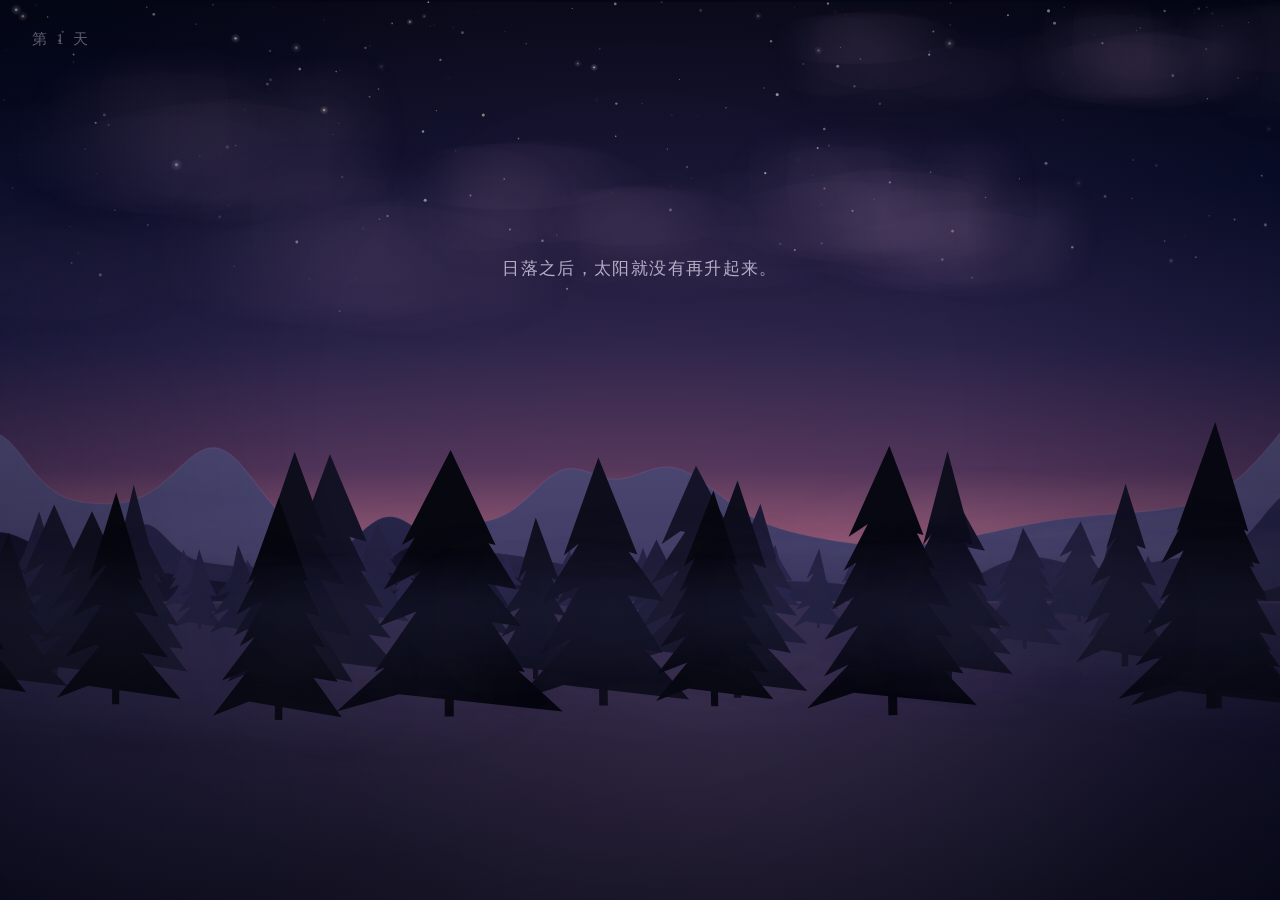
==== commit b2d5351a: "fixed 2 bugs" ====
--- a/index.html
+++ b/index.html
@@ -1,97 +1,34 @@
-﻿<!DOCTYPE html>
-<html lang="zh-CN">
-<head>
-    <meta charset="UTF-8">
-    <meta name="viewport" content="width=device-width, initial-scale=1.0">
-    <title>xiaoyong-cpp 个人网站(Github Pages)</title>
-    <link rel="stylesheet" href="styles.css">
-    <link rel="icon" href="icons/favicon.ico" type="image/x-icon">
-</head>
-<body>
-    <div class="tab-container">
-        <div class="tab-header">
-            <button class="tab-btn active" data-tab="tab1">主页</button>
-            <button class="tab-btn" data-tab="tab2">资源</button>
-            <button class="tab-btn" data-tab="tab3">库</button>
-            <button class="tab-btn" data-tab="tab4">关于</button>
-        </div>
-        
-        <div class="tab-content">
-            <!-- 标签页1：主页 -->
-            <div id="tab1" class="tab-panel active">
-                <h2>xiaoyong-cpp 个人网站(Github Pages)</h2>
-                <p>用户账号</p>
-                <div class="user-card">
-                    <img src="icons/luogu.svg" width="32" height="32">
-                    <h3>洛谷</h3>
-                    <a href="https://www.luogu.com.cn/user/1590356">ckj20111020</a>
-                </div>
-                <div class="user-card">
-                    <img src="icons/codeforces.png" width="32" height="32">
-                    <h3>CodeForces</h3>
-                    <a href="https://codeforces.com/profile/ckj20111020CF">ckj20111020CF</a>
-                </div>
-                <div class="user-card">
-                    <img src="icons/atcoder.png" width="32" height="32">
-                    <h3>AtCoder</h3>
-                    <a href="https://atcoder.jp/users/ckj20111020">ckj20111020</a>
-                </div>
-                <div class="user-card">
-                    <img src="icons/nowcoder-acm.png" width="32" height="32">
-                    <h3>牛客竞赛</h3>
-                    <a href="https://ac.nowcoder.com/acm/contest/profile/744301527">Iodine</a>
-                </div>
-            </div>
-            
-            <!-- 标签页2：资源 -->
-            <div id="tab2" class="tab-panel">
-                <!-- 如果这里需要卡片，请补全完整的卡片结构 -->
-                <!-- <div class="card">
-                    <h3>卡片标题</h3>
-                    <p>这是标签页 2 中的卡片内容。</p>
-                </div> -->
-            </div>
-            
-            <!-- 标签页3：库 -->
-            <div id="tab3" class="tab-panel">
-                <h2>库</h2>
-                <div class="card-license">
-                    <p>特殊声明：本网站提供的所有第三方库均为我个人开发，遵循</p>
-                    <a href="https://mit-license.org/">MIT开源协议</a>
-                    <p>您可以在遵守协议的前提下自由使用、修改和分发这些库。</p>
-                </div>
-                <div class="library-card">
-                    <h3>MiniJSON</h3>
-                    <p>MiniJSON是一个轻量级的JSON解析库，支持C++11及以上版本。</p>
-                    <a href="libraries/minijson/minijson.7z">下载7z</a>
-                </div>
-                <div class="library-card">
-                    <h3>EasyDLL</h3>
-                    <p>EasyDLL是一个轻量级的动态链接库加载库，提供新手有好的DLL加载方式，支持C++11及以上版本。</p>
-                    <a href="libraries/easydll/easydll.7z">下载7z</a>
-                </div>
-                <div class="library-card">
-                    <h3>NDL (Namespace Directory Language)</h3>
-                    <p>NDL是一个轻量级的C++库，用于加载和修改自定义语言.ndl。</p>
-                    <a href="libraries/ndl/ndl.7z">下载7z</a>
-                </div>
-            </div>
-            
-            <!-- 标签页4：关于 -->
-            <div id="tab4" class="tab-panel">
-                <h2>凌云信奥</h2>
-                <p>一个创建于2024年11月的信息学奥赛团队。</p>
-                <div class="user-card">
-                    <img src="icons/luogu.svg" width="32" height="32">
-                    <a href="https://www.luogu.com.cn/">洛谷团队(链接暂缺)</a>
-                </div>
-                <div class="user-card">
-                    <img src="icons/codeforces.png" width="32" height="32">
-                    <a href="https://codeforces.com/team/202714">CodeForces团队</a>
-                </div>
-            </div>
-        </div>
-    </div>
-    <script src="script.js"></script>
-</body>
-</html>+<!DOCTYPE html>
+<html lang="zh-CN">
+<head>
+<meta charset="UTF-8">
+<meta name="viewport" content="width=device-width, initial-scale=1.0, maximum-scale=1.0, user-scalable=no, viewport-fit=cover">
+<meta name="apple-mobile-web-app-capable" content="yes">
+<title>Deathless</title>
+<link rel="stylesheet" href="styles.css">
+</head>
+<body>
+<canvas id="scene"></canvas>
+
+<div id="stage">
+  <div id="veil"></div>
+  <div id="day"></div>
+  <div id="line"></div>
+  <div id="choices"></div>
+  <div id="gauges">
+    <div class="gauge hp"><span class="bot"></span><span class="top"></span></div>
+    <div class="gauge food"><span class="bot"></span><span class="top"></span></div>
+    <div class="gauge sanity"><span class="bot"></span><span class="top"></span></div>
+    <div class="gauge bond"><span class="bot"></span><span class="top"></span></div>
+  </div>
+</div>
+
+<div id="rotate">
+  <div class="main">请横屏</div>
+  <div class="sub">把这一夜横过来看</div>
+</div>
+
+<script src="scripts/background.js"></script>
+<script src="scripts/game.js"></script>
+</body>
+</html>
--- a/styles.css
+++ b/styles.css
@@ -1,225 +1,236 @@
-* {
-    margin: 0;
-    padding: 0;
-    box-sizing: border-box;
-}
-
-body {
-    font-family: 'Consolas', '黑体', monospace;
-    background-color: #121212;
-    color: #e0e0e0;
-    height: 100vh;
-    display: flex;
-    justify-content: center;
-    align-items: center;
-    overflow: hidden;
-}
-
-.tab-container {
-    width: 100vw;
-    height: 100vh;
-    background-color: #1e1e1e;
-    border-radius: 0;
-    box-shadow: 0 0 20px rgba(0, 0, 0, 0.5);
-    overflow: hidden;
-}
-
-.tab-header {
-    display: flex;
-    background-color: #252526;
-    border-bottom: 1px solid #3e3e42;
-    padding: 0 20px;
-}
-
-.tab-btn {
-    padding: 16px 24px;
-    background: none;
-    border: none;
-    color: #9e9e9e;
-    font-size: 14px;
-    font-weight: 500;
-    cursor: pointer;
-    position: relative;
-    transition: all 0.3s ease;
-    border-bottom: 2px solid transparent;
-}
-
-.tab-btn:hover {
-    color: #e0e0e0;
-    background-color: rgba(255, 255, 255, 0.05);
-}
-
-.tab-btn.active {
-    color: #007acc;
-    border-bottom-color: #007acc;
-}
-
-.tab-content {
-    height: calc(100vh - 56px);
-    overflow-y: auto;  /* 添加滚动条 */
-    display: flex;
-    flex-direction: column;
-    gap: 30px;  /* 设置panel之间的间距 */
-    padding: 20px;  /* 添加内边距 */
-}
-
-.tab-panel {
-    position: relative;  /* 改为相对定位 */
-    top: auto;
-    left: auto;
-    width: 100%;
-    height: auto;  /* 高度自适应 */
-    padding: 40px;
-    opacity: 1;  /* 始终显示 */
-    transform: none;  /* 移除动画效果 */
-    transition: none;  /* 移除过渡效果 */
-    pointer-events: all;
-    background-color: #1e1e1e;  /* 添加背景色以便区分 */
-    border-radius: 8px;  /* 添加圆角 */
-}
-
-/* 或者保留动画效果，但改为垂直排列 */
-.tab-panel {
-    position: relative;
-    top: auto;
-    left: auto;
-    width: 100%;
-    height: auto;
-    padding: 40px;
-    opacity: 0;
-    transform: translateY(20px);
-    transition: all 0.5s cubic-bezier(0.4, 0, 0.2, 1);
-    pointer-events: none;
-    display: none;  /* 默认隐藏 */
-}
-
-.tab-panel.active {
-    opacity: 1;
-    transform: translateY(0);
-    pointer-events: all;
-    display: block;  /* 显示当前panel */
-    margin-bottom: 30px;  /* 添加底部间距 */
-}
-
-.tab-panel h2 {
-    font-size: 24px;
-    margin-bottom: 20px;
-    color: #ffffff;
-}
-
-.tab-panel p {
-    font-size: 16px;
-    line-height: 1.6;
-    margin-bottom: 30px;
-    color: #b0b0b0;
-}
-.card {
-    background-color: #252526;
-    border-radius: 8px;
-    padding: 24px;
-    box-shadow: 0 2px 8px rgba(0, 0, 0, 0.3);
-    border-left: 4px solid #007acc;
-}
-.user-card {
-    display: flex;
-    align-items: center;
-    gap: 10px;
-    background-color: #252526;
-    border-radius: 8px;
-    padding: 24px;
-    box-shadow: 0 2px 8px rgba(0, 0, 0, 0.3);
-    border-left: 4px solid #007acc;
-    margin-bottom: 20px;
-}
-
-.user-card a {
-    color: #aedfff;
-    text-decoration: none;
-}
-
-.card-license {
-    display: inline-block;
-    white-space: nowrap; /* 强制一行显示 */
-}
-
-.card-license p {
-    display: inline-block;
-    margin: 0; /* 去除默认边距 */
-}
-
-.card-license a {
-    display: inline-block;
-    color: #e1d89e;
-    font-style: normal;
-    text-decoration: none; /* 去除下划线 */
-}
-
-.card-license a:hover {
-    background-color: rgba(111, 212, 255, 0.311);
-    transition: all 0.3s ease;
-    border-radius: 4px;
-    color: #9ecde1;
-}
-
-.library-card {
-    align-items: center;
-    gap: 10px;
-    background-color: #252526;
-    border-radius: 8px;
-    padding: 24px;
-    box-shadow: 0 2px 8px rgba(0, 0, 0, 0.3);
-    border-left: 4px solid #007acc;
-    margin-bottom: 20px;
-}
-
-.library-card a {
-    color: #aedfff;
-    text-decoration: none;
-}
-
-.library-card a:hover {
-    background-color: rgba(111, 212, 255, 0.311);
-    transition: all 0.3s ease;
-    border-radius: 4px;
-}
-
-.user-card a:hover {
-    background-color: rgba(111, 212, 255, 0.311);
-    transition: all 0.3s ease;
-    border-radius: 4px;
-}
-
-.card h3 {
-    font-size: 18px;
-    margin-bottom: 12px;
-    color: #ffffff;
-}
-
-.card p {
-    font-size: 14px;
-    color: #b0b0b0;
-    margin-bottom: 0;
-}
-
-@media (max-width: 768px) {
-    .tab-header {
-        padding: 0 10px;
-    }
-    
-    .tab-btn {
-        padding: 14px 16px;
-        font-size: 12px;
-    }
-    
-    .tab-panel {
-        padding: 20px;
-    }
-    
-    .tab-panel h2 {
-        font-size: 20px;
-    }
-    
-    .card {
-        padding: 16px;
-    }
-}+html, body {
+  margin: 0;
+  padding: 0;
+  width: 100%;
+  height: 100%;
+  overflow: hidden;
+  background: #060a1c;
+  -webkit-text-size-adjust: 100%;
+  overscroll-behavior: none;
+  touch-action: manipulation;
+}
+
+#scene {
+  position: fixed;
+  inset: 0;
+  display: block;
+  cursor: crosshair;
+}
+
+@keyframes hintFade {
+  0%, 60% { opacity: 1; }
+  100%    { opacity: 0; }
+}
+
+/* ---------- 文字层 ---------- */
+#stage {
+  position: fixed;
+  inset: 0;
+  pointer-events: none;
+  font-family: "Noto Serif SC", "Source Han Serif SC", "Songti SC", "SimSun", serif;
+}
+
+#line {
+  position: absolute;
+  left: 50%;
+  top: 28%;
+  transform: translateX(-50%);
+  width: min(620px, 78vw);
+  text-align: center;
+  font-size: 17px;
+  line-height: 2.0;
+  letter-spacing: 0.08em;
+  color: #cfc6dd;
+  opacity: 0;
+  transition: opacity 1800ms ease-in-out;
+  white-space: pre-wrap;
+  word-break: break-word;
+}
+
+/* ---------- 选项 ---------- */
+#choices {
+  position: absolute;
+  left: 50%;
+  bottom: 7%;
+  transform: translateX(-50%);
+  display: flex;
+  flex-direction: row;
+  flex-wrap: wrap;
+  justify-content: center;
+  align-items: center;
+  gap: 10px 30px;
+  width: min(720px, 86vw);
+  opacity: 0;
+  pointer-events: none;
+  transition: opacity 700ms ease-out;
+}
+
+#choices.on {
+  opacity: 1;
+  pointer-events: auto;
+}
+
+.choice {
+  background: none;
+  border: 0;
+  padding: 6px 4px;
+  font-family: inherit;
+  font-size: 16px;
+  line-height: 1.8;
+  letter-spacing: 0.10em;
+  color: rgba(207, 198, 221, 0.62);
+  cursor: pointer;
+  transition: color 500ms ease, letter-spacing 500ms ease;
+  -webkit-tap-highlight-color: transparent;
+}
+
+.choice:hover,
+.choice:focus {
+  color: rgba(238, 231, 248, 0.95);
+  letter-spacing: 0.14em;
+  outline: none;
+}
+
+.choice.ghost {
+  color: rgba(148, 143, 162, 0.28);
+}
+
+.choice.ghost:hover,
+.choice.ghost:focus {
+  color: rgba(176, 171, 190, 0.5);
+}
+
+/* ---------- 天数 ---------- */
+#day {
+  position: absolute;
+  left: calc(32px + env(safe-area-inset-left, 0px));
+  top: calc(26px + env(safe-area-inset-top, 0px));
+  font-size: 15px;
+  line-height: 1.8;
+  letter-spacing: 0.18em;
+  color: rgba(207, 198, 221, 0.45);
+}
+
+/* ---------- 微刻度 ---------- */
+#gauges {
+  position: absolute;
+  right: calc(34px + env(safe-area-inset-right, 0px));
+  bottom: calc(30px + env(safe-area-inset-bottom, 0px));
+  display: flex;
+  align-items: flex-end;
+  gap: 9px;
+  opacity: 0;
+  transition: opacity 2000ms ease-in;
+}
+
+#gauges.on {
+  opacity: 1;
+}
+
+.gauge {
+  position: relative;
+  width: 1px;
+  height: 40px;
+}
+
+.gauge.hp {
+  height: 50px;
+}
+
+.gauge span {
+  position: absolute;
+  left: 0;
+  width: 1px;
+  height: 0;
+  opacity: 0.6;
+  transition: height 400ms ease;
+}
+
+/* 红生命 / 黄食物 / 绿精神 / 蓝羁绊 */
+.gauge.hp span { background: #c06b72; }
+.gauge.food span { background: #c9a664; }
+.gauge.sanity span { background: #7fae86; }
+.gauge.bond span { background: #6f8fc4; }
+
+.gauge .bot {
+  bottom: 0;
+}
+
+.gauge .top {
+  bottom: 22px;
+}
+
+/* ---------- 黑屏 ---------- */
+#veil {
+  position: absolute;
+  inset: 0;
+  background: #04050c;
+  opacity: 0;
+  transition: opacity 3000ms ease-in;
+}
+
+/* ---------- 竖屏提示 ---------- */
+#rotate {
+  position: fixed;
+  inset: 0;
+  z-index: 10;
+  display: none;
+  flex-direction: column;
+  align-items: center;
+  justify-content: center;
+  background: #04050c;
+  text-align: center;
+  font-family: "Noto Serif SC", "Source Han Serif SC", "Songti SC", "SimSun", serif;
+  padding: env(safe-area-inset-top) env(safe-area-inset-right) env(safe-area-inset-bottom) env(safe-area-inset-left);
+}
+
+#rotate .main {
+  font-size: 19px;
+  line-height: 2.0;
+  letter-spacing: 0.26em;
+  color: rgba(207, 198, 221, 0.72);
+}
+
+#rotate .sub {
+  margin-top: 12px;
+  font-size: 13px;
+  line-height: 2.0;
+  letter-spacing: 0.14em;
+  color: rgba(207, 198, 221, 0.34);
+}
+
+@media (orientation: portrait) {
+  #rotate { display: flex; }
+  #stage { display: none; }
+}
+
+/* ---------- 小屏横屏 ---------- */
+@media (max-height: 460px) {
+  #line {
+    top: 23%;
+    font-size: 15px;
+    width: min(560px, 82vw);
+  }
+
+  #choices {
+    bottom: 5%;
+    gap: 6px 22px;
+    width: min(680px, 92vw);
+  }
+
+  .choice {
+    font-size: 15px;
+    padding: 5px 2px;
+  }
+
+  #day {
+    left: calc(20px + env(safe-area-inset-left, 0px));
+    top: calc(14px + env(safe-area-inset-top, 0px));
+    font-size: 13px;
+  }
+
+  #gauges {
+    right: calc(20px + env(safe-area-inset-right, 0px));
+    bottom: calc(16px + env(safe-area-inset-bottom, 0px));
+  }
+}
